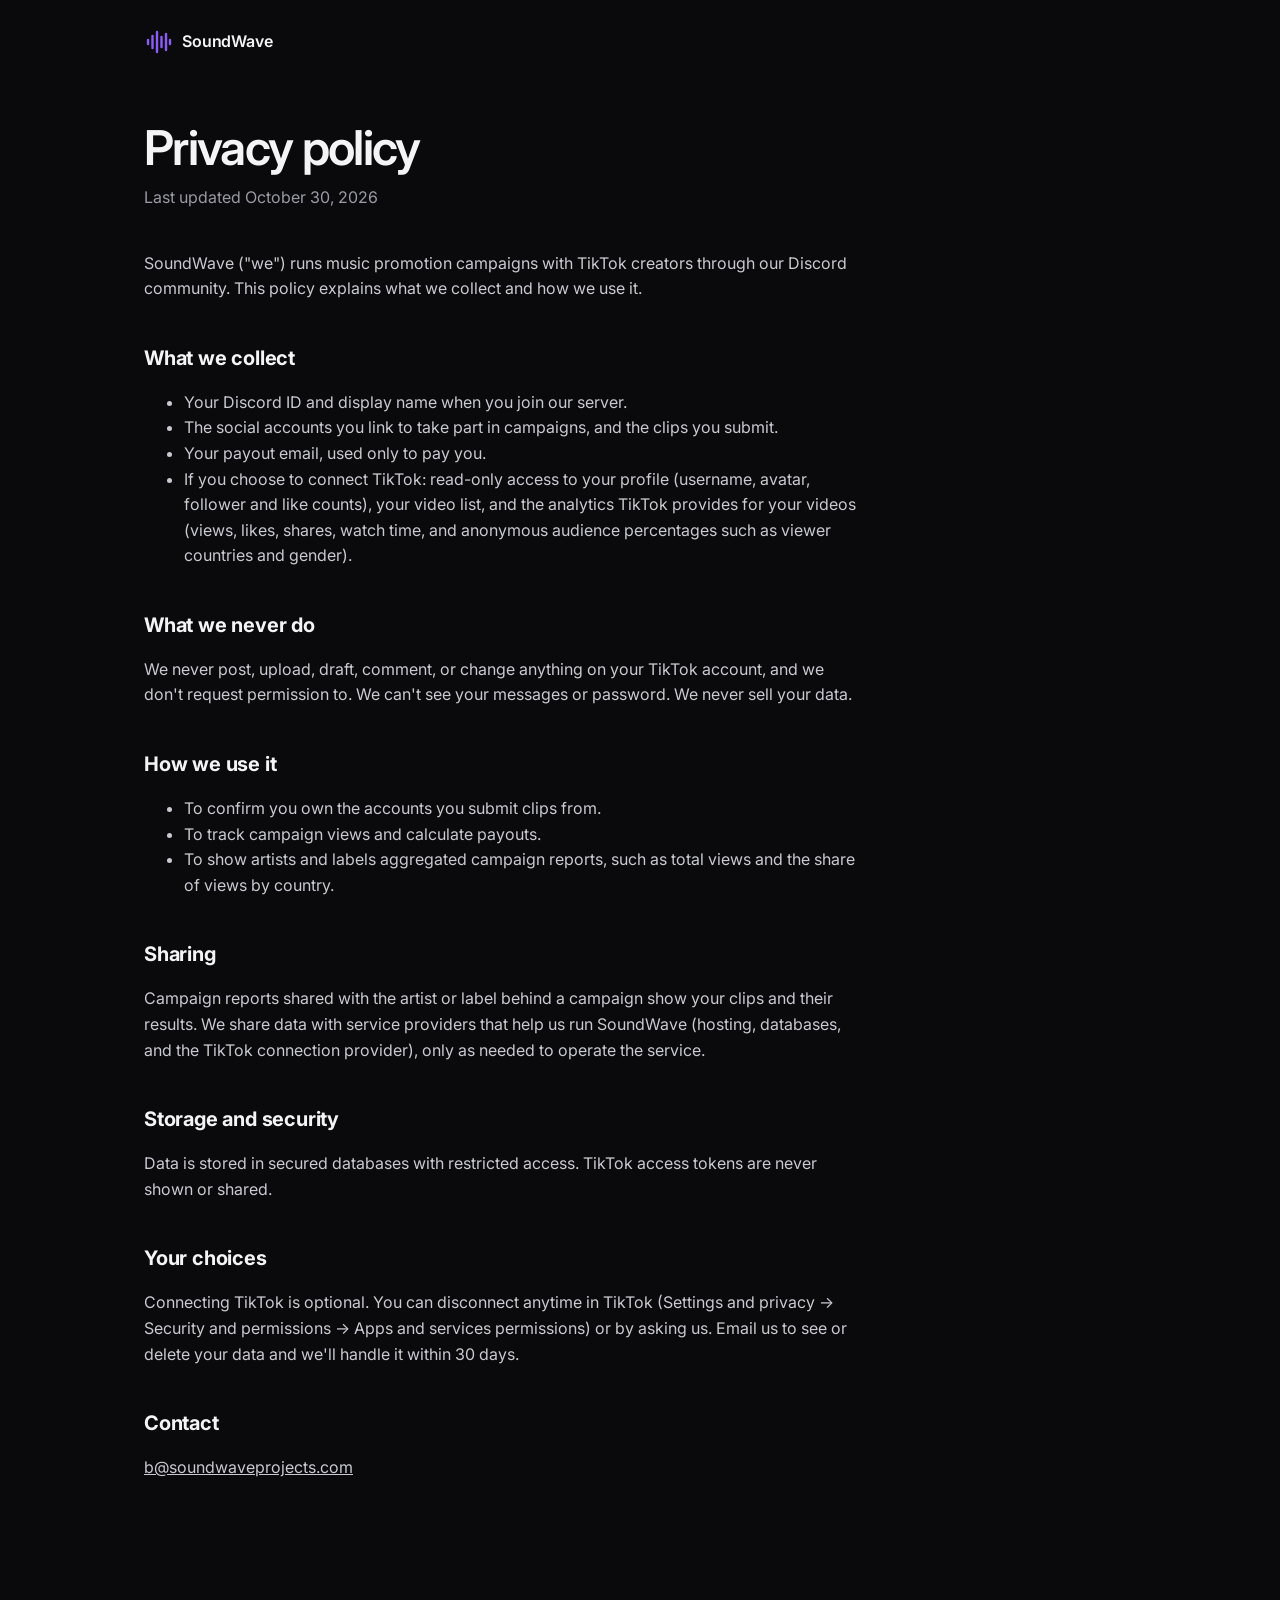
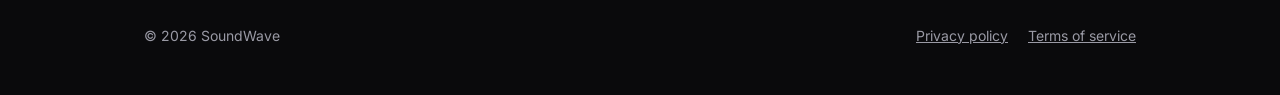
==== privacy.html @ 24b8e058 "SoundWave landing page, privacy policy and terms Co-Authored-By: Claude Opus 5.5 <noreply@anthropic." ====
<!doctype html>
<html lang="en">
<head>
<meta charset="utf-8">
<meta name="viewport" content="width=device-width, initial-scale=1">
<title>Privacy policy · SoundWave</title>
<link href="https://fonts.googleapis.com/css2?family=Inter:wght@400;600&display=swap" rel="stylesheet">
<link rel="stylesheet" href="style.css">
</head>
<body>
<div class="wrap">
  <nav><a class="logo" href="./"><svg viewBox="0 0 28 28" aria-hidden="true"><g stroke="#8b5cf6" stroke-width="2.4" stroke-linecap="round"><path d="M4 12v4M8.5 8v12M13 4v20M17.5 9v10M22 6v16M26 12v4"/></g></svg>SoundWave</a></nav>
  <main class="doc">
    <h1>Privacy policy</h1>
    <p class="updated">Last updated October 30, 2026</p>

    <p>SoundWave ("we") runs music promotion campaigns with TikTok creators through our Discord community. This policy explains what we collect and how we use it.</p>

    <h2>What we collect</h2>
    <ul>
      <li>Your Discord ID and display name when you join our server.</li>
      <li>The social accounts you link to take part in campaigns, and the clips you submit.</li>
      <li>Your payout email, used only to pay you.</li>
      <li>If you choose to connect TikTok: read-only access to your profile (username, avatar, follower and like counts), your video list, and the analytics TikTok provides for your videos (views, likes, shares, watch time, and anonymous audience percentages such as viewer countries and gender).</li>
    </ul>

    <h2>What we never do</h2>
    <p>We never post, upload, draft, comment, or change anything on your TikTok account, and we don't request permission to. We can't see your messages or password. We never sell your data.</p>

    <h2>How we use it</h2>
    <ul>
      <li>To confirm you own the accounts you submit clips from.</li>
      <li>To track campaign views and calculate payouts.</li>
      <li>To show artists and labels aggregated campaign reports, such as total views and the share of views by country.</li>
    </ul>

    <h2>Sharing</h2>
    <p>Campaign reports shared with the artist or label behind a campaign show your clips and their results. We share data with service providers that help us run SoundWave (hosting, databases, and the TikTok connection provider), only as needed to operate the service.</p>

    <h2>Storage and security</h2>
    <p>Data is stored in secured databases with restricted access. TikTok access tokens are never shown or shared.</p>

    <h2>Your choices</h2>
    <p>Connecting TikTok is optional. You can disconnect anytime in TikTok (Settings and privacy → Security and permissions → Apps and services permissions) or by asking us. Email us to see or delete your data and we'll handle it within 30 days.</p>

    <h2>Contact</h2>
    <p><a href="mailto:b@soundwaveprojects.com">b@soundwaveprojects.com</a></p>
  </main>
  <footer><span>© 2026 SoundWave</span><div class="links"><a href="privacy.html">Privacy policy</a><a href="terms.html">Terms of service</a></div></footer>
</div>
</body>
</html>
---- style.css ----
:root {
  --bg: #0a0a0c;
  --fg: #f4f4f6;
  --muted: #9a9aa5;
  --line: #24242b;
  --accent: #8b5cf6;
}
* { box-sizing: border-box; }
html { -webkit-text-size-adjust: 100%; }
body {
  margin: 0;
  background: var(--bg);
  color: var(--fg);
  font: 16px/1.6 "Inter", system-ui, -apple-system, sans-serif;
  -webkit-font-smoothing: antialiased;
}
a { color: inherit; }
.wrap { max-width: 1040px; margin: 0 auto; padding: 0 24px; }
nav { display: flex; justify-content: space-between; align-items: center; padding: 28px 0; }
.logo { display: flex; align-items: center; gap: 10px; font-weight: 600; letter-spacing: -0.01em; text-decoration: none; }
.logo svg { width: 28px; height: 28px; }
nav .links { display: flex; gap: 24px; font-size: 14px; color: var(--muted); }
nav .links a { text-decoration: none; }
nav .links a:hover { color: var(--fg); }

.hero { padding: 14vh 0 12vh; }
.eyebrow { color: var(--accent); font-size: 13px; letter-spacing: 0.12em; text-transform: uppercase; margin: 0 0 20px; }
h1 { font-size: clamp(40px, 7vw, 80px); line-height: 1.02; letter-spacing: -0.035em; font-weight: 600; margin: 0; max-width: 14ch; }
.lede { color: var(--muted); font-size: clamp(17px, 2vw, 20px); max-width: 52ch; margin: 28px 0 40px; }
.cta { display: inline-flex; align-items: center; gap: 8px; min-height: 48px; padding: 0 22px; border-radius: 999px; background: var(--fg); color: var(--bg); font-weight: 600; text-decoration: none; transition: transform .15s ease; }
.cta:hover { transform: translateY(-1px); }

.grid { display: grid; grid-template-columns: repeat(auto-fit, minmax(240px, 1fr)); border-top: 1px solid var(--line); }
.cell { padding: 36px 28px 40px 0; border-bottom: 1px solid var(--line); }
.cell .n { color: var(--muted); font-size: 13px; font-variant-numeric: tabular-nums; }
.cell h3 { margin: 14px 0 8px; font-size: 18px; font-weight: 600; letter-spacing: -0.01em; }
.cell p { margin: 0; color: var(--muted); font-size: 15px; }

footer { display: flex; flex-wrap: wrap; gap: 16px; justify-content: space-between; padding: 48px 0; color: var(--muted); font-size: 14px; }
footer .links { display: flex; gap: 20px; }

.doc { max-width: 720px; padding: 40px 0 80px; }
.doc h1 { font-size: clamp(32px, 5vw, 48px); max-width: none; }
.doc .updated { color: var(--muted); margin: 12px 0 40px; }
.doc h2 { font-size: 20px; margin: 40px 0 8px; letter-spacing: -0.01em; }
.doc p, .doc li { color: #c9c9d1; }

@media (prefers-reduced-motion: reduce) { .cta { transition: none; } }
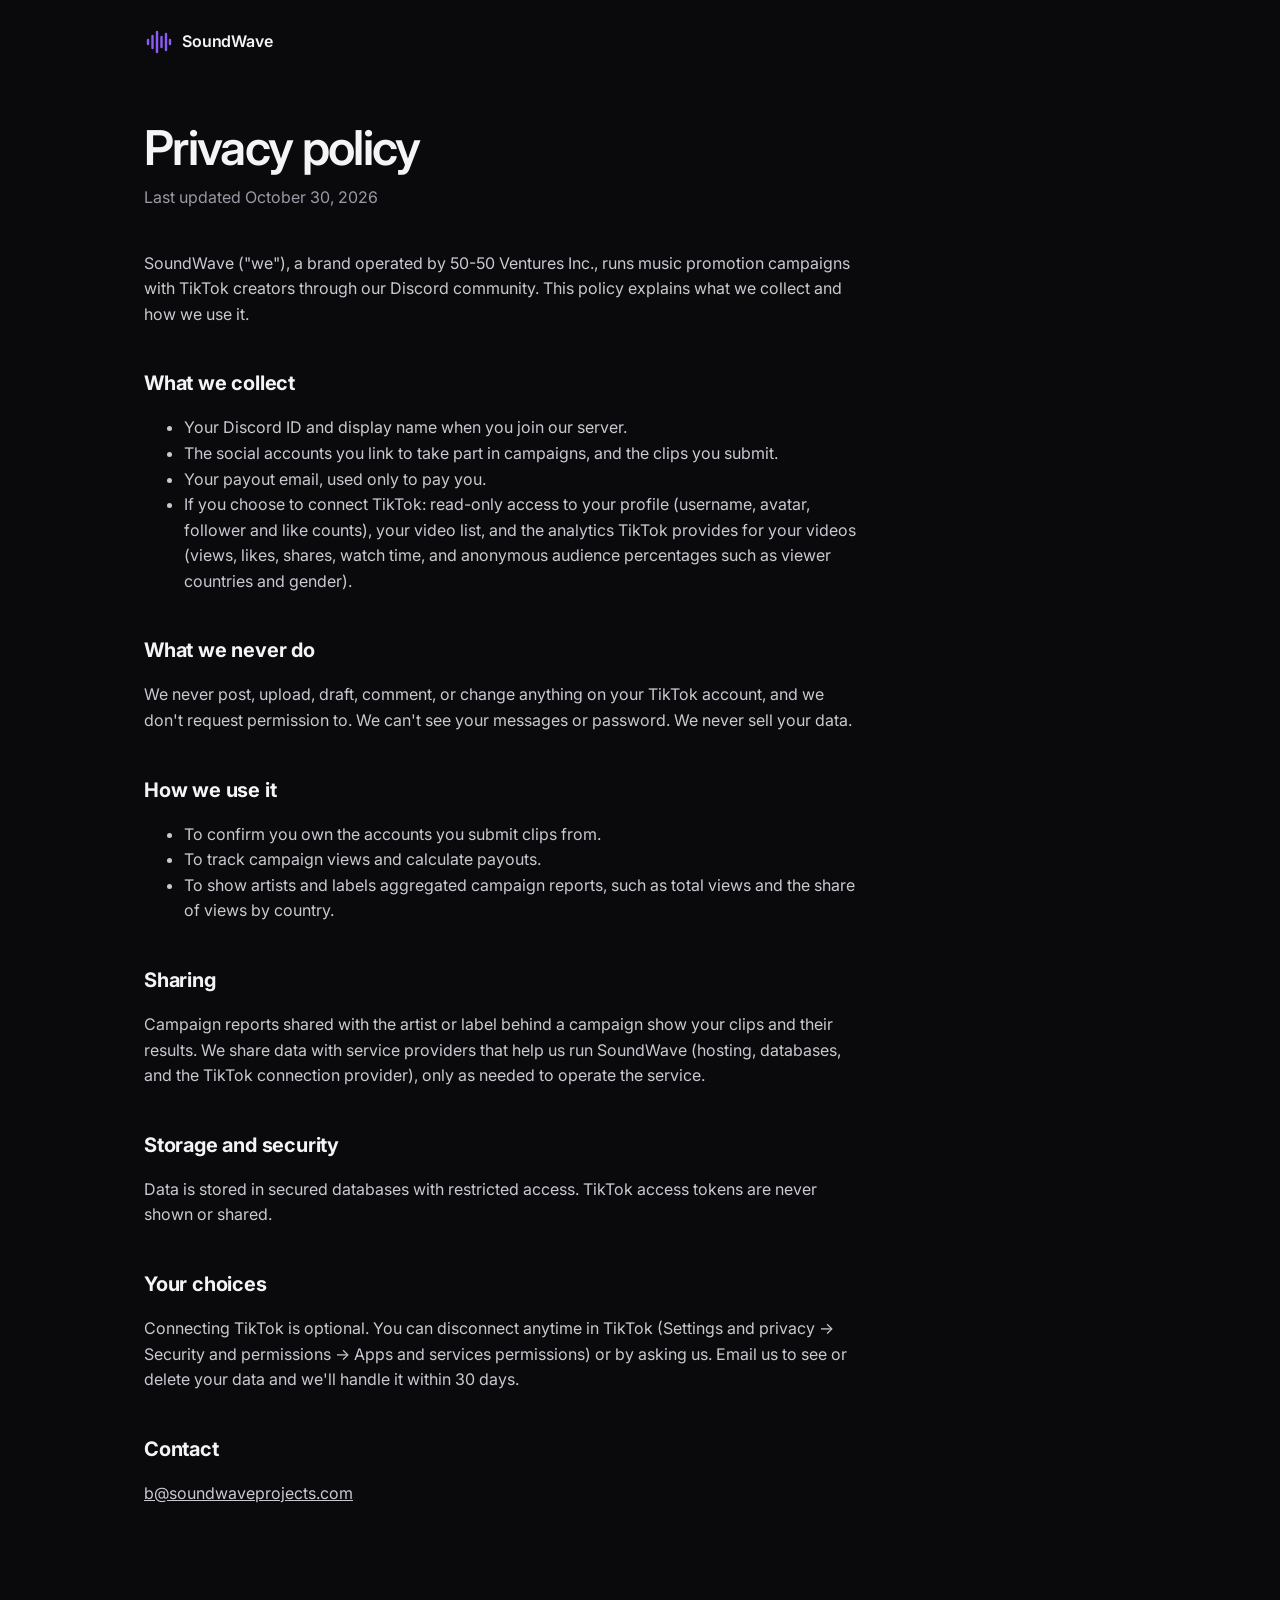
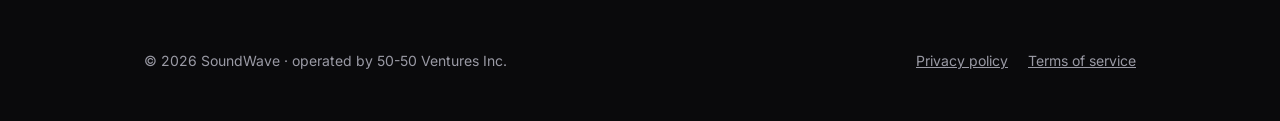
==== commit 41628c2a: "Name 50-50 Ventures Inc. as SoundWave's operator Co-Authored-By: Claude Opus 5.5 <noreply@anthropic." ====
--- a/privacy.html
+++ b/privacy.html
@@ -14,7 +14,7 @@
     <h1>Privacy policy</h1>
     <p class="updated">Last updated October 30, 2026</p>
 
-    <p>SoundWave ("we") runs music promotion campaigns with TikTok creators through our Discord community. This policy explains what we collect and how we use it.</p>
+    <p>SoundWave ("we"), a brand operated by 50-50 Ventures Inc., runs music promotion campaigns with TikTok creators through our Discord community. This policy explains what we collect and how we use it.</p>
 
     <h2>What we collect</h2>
     <ul>
@@ -46,7 +46,7 @@
     <h2>Contact</h2>
     <p><a href="mailto:b@soundwaveprojects.com">b@soundwaveprojects.com</a></p>
   </main>
-  <footer><span>© 2026 SoundWave</span><div class="links"><a href="privacy.html">Privacy policy</a><a href="terms.html">Terms of service</a></div></footer>
+  <footer><span>© 2026 SoundWave · operated by 50-50 Ventures Inc.</span><div class="links"><a href="privacy.html">Privacy policy</a><a href="terms.html">Terms of service</a></div></footer>
 </div>
 </body>
 </html>
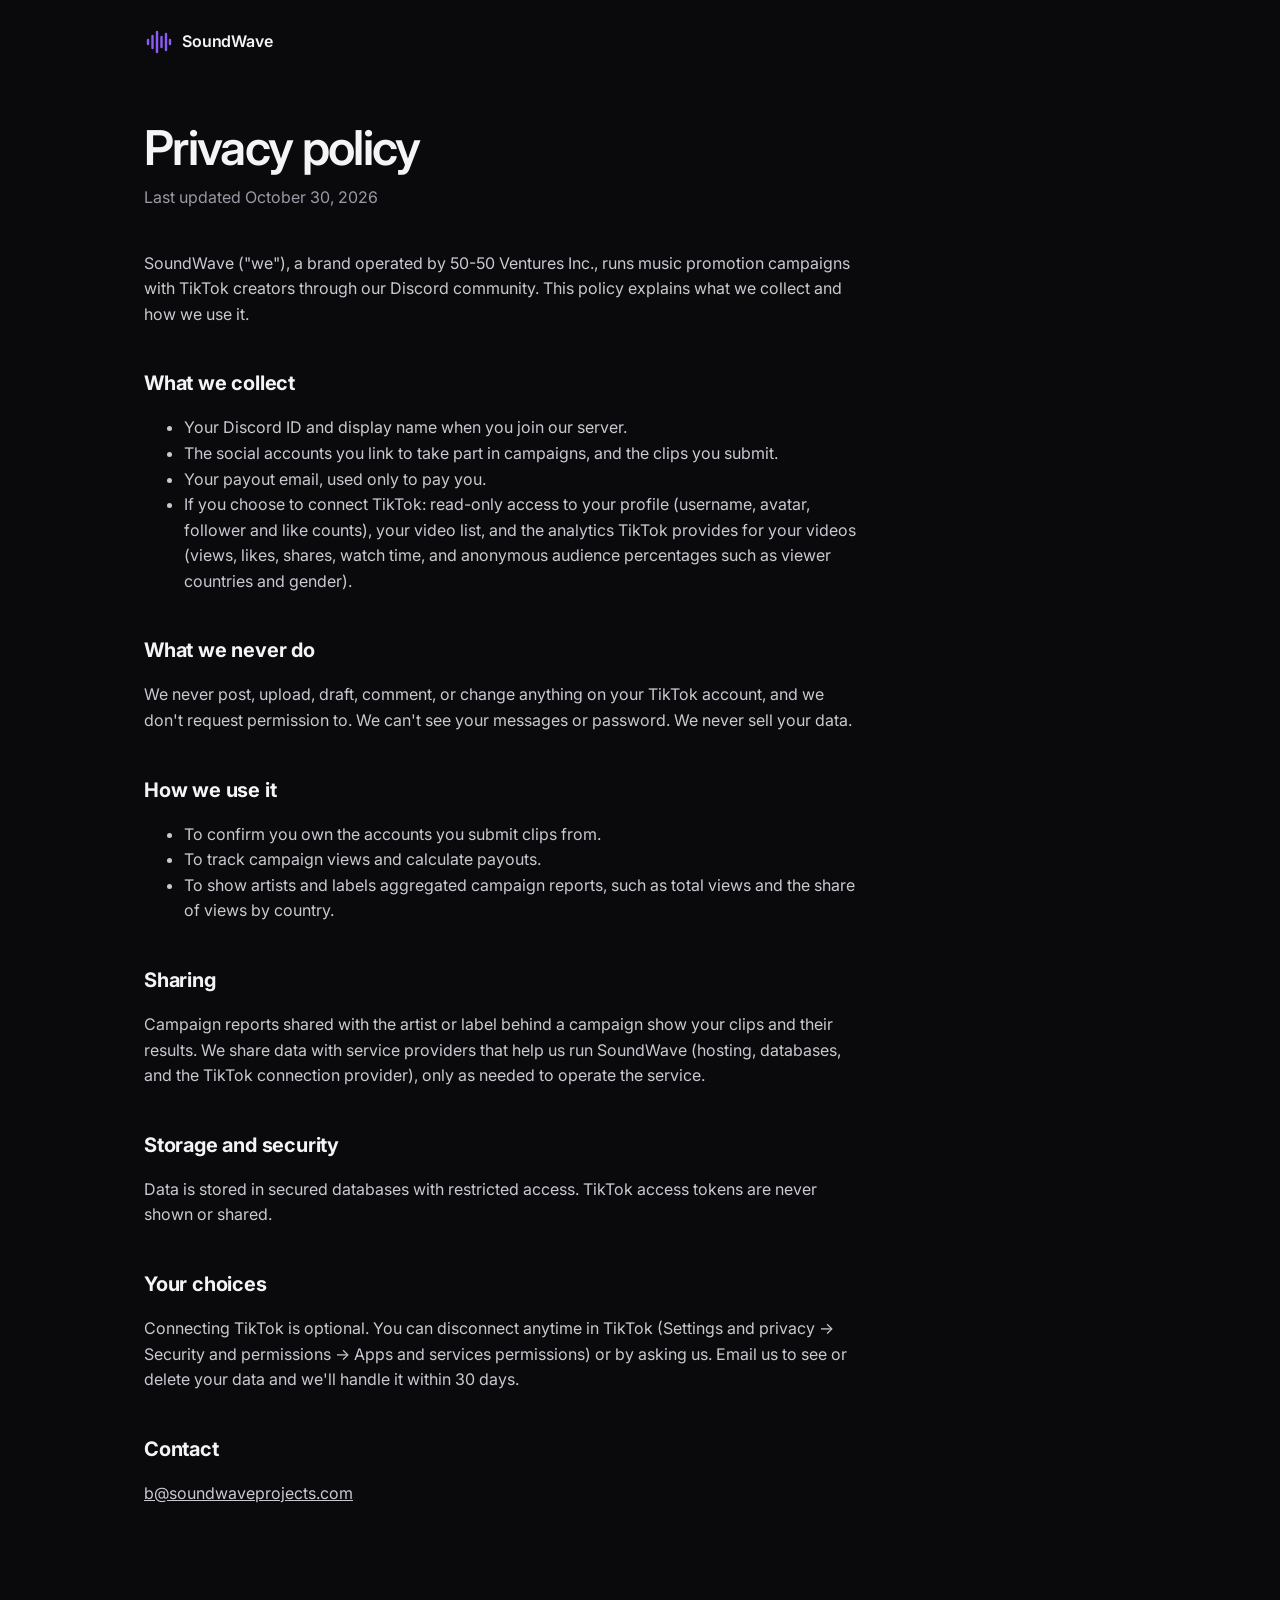
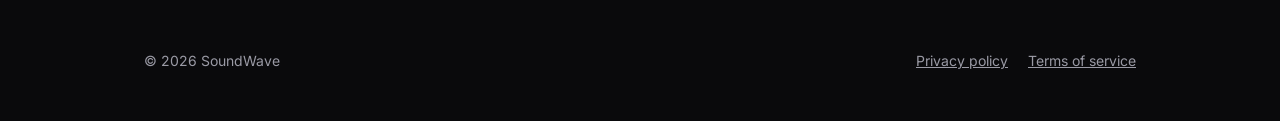
==== commit 5fb75943: "Footer: drop operator line Co-Authored-By: Claude Opus 5.5 <noreply@anthropic.com>" ====
--- a/privacy.html
+++ b/privacy.html
@@ -3,6 +3,7 @@
 <head>
 <meta charset="utf-8">
 <meta name="viewport" content="width=device-width, initial-scale=1">
+<link rel="icon" href="favicon.svg" type="image/svg+xml">
 <title>Privacy policy · SoundWave</title>
 <link href="https://fonts.googleapis.com/css2?family=Inter:wght@400;600&display=swap" rel="stylesheet">
 <link rel="stylesheet" href="style.css">
@@ -46,7 +47,7 @@
     <h2>Contact</h2>
     <p><a href="mailto:b@soundwaveprojects.com">b@soundwaveprojects.com</a></p>
   </main>
-  <footer><span>© 2026 SoundWave · operated by 50-50 Ventures Inc.</span><div class="links"><a href="privacy.html">Privacy policy</a><a href="terms.html">Terms of service</a></div></footer>
+  <footer><span>© 2026 SoundWave</span><div class="links"><a href="privacy.html">Privacy policy</a><a href="terms.html">Terms of service</a></div></footer>
 </div>
 </body>
 </html>
--- a/style.css
+++ b/style.css
@@ -46,3 +46,9 @@
 .doc p, .doc li { color: #c9c9d1; }
 
 @media (prefers-reduced-motion: reduce) { .cta { transition: none; } }
+
+.solo { min-height: 100vh; min-height: 100dvh; display: flex; flex-direction: column; }
+.solo .wrap { width: 100%; }
+.center { flex: 1; display: flex; align-items: center; justify-content: center; padding: 24px; }
+.brand { display: flex; align-items: center; gap: 14px; font-size: 32px; font-weight: 600; letter-spacing: -0.02em; }
+.brand svg { width: 42px; height: 42px; }
